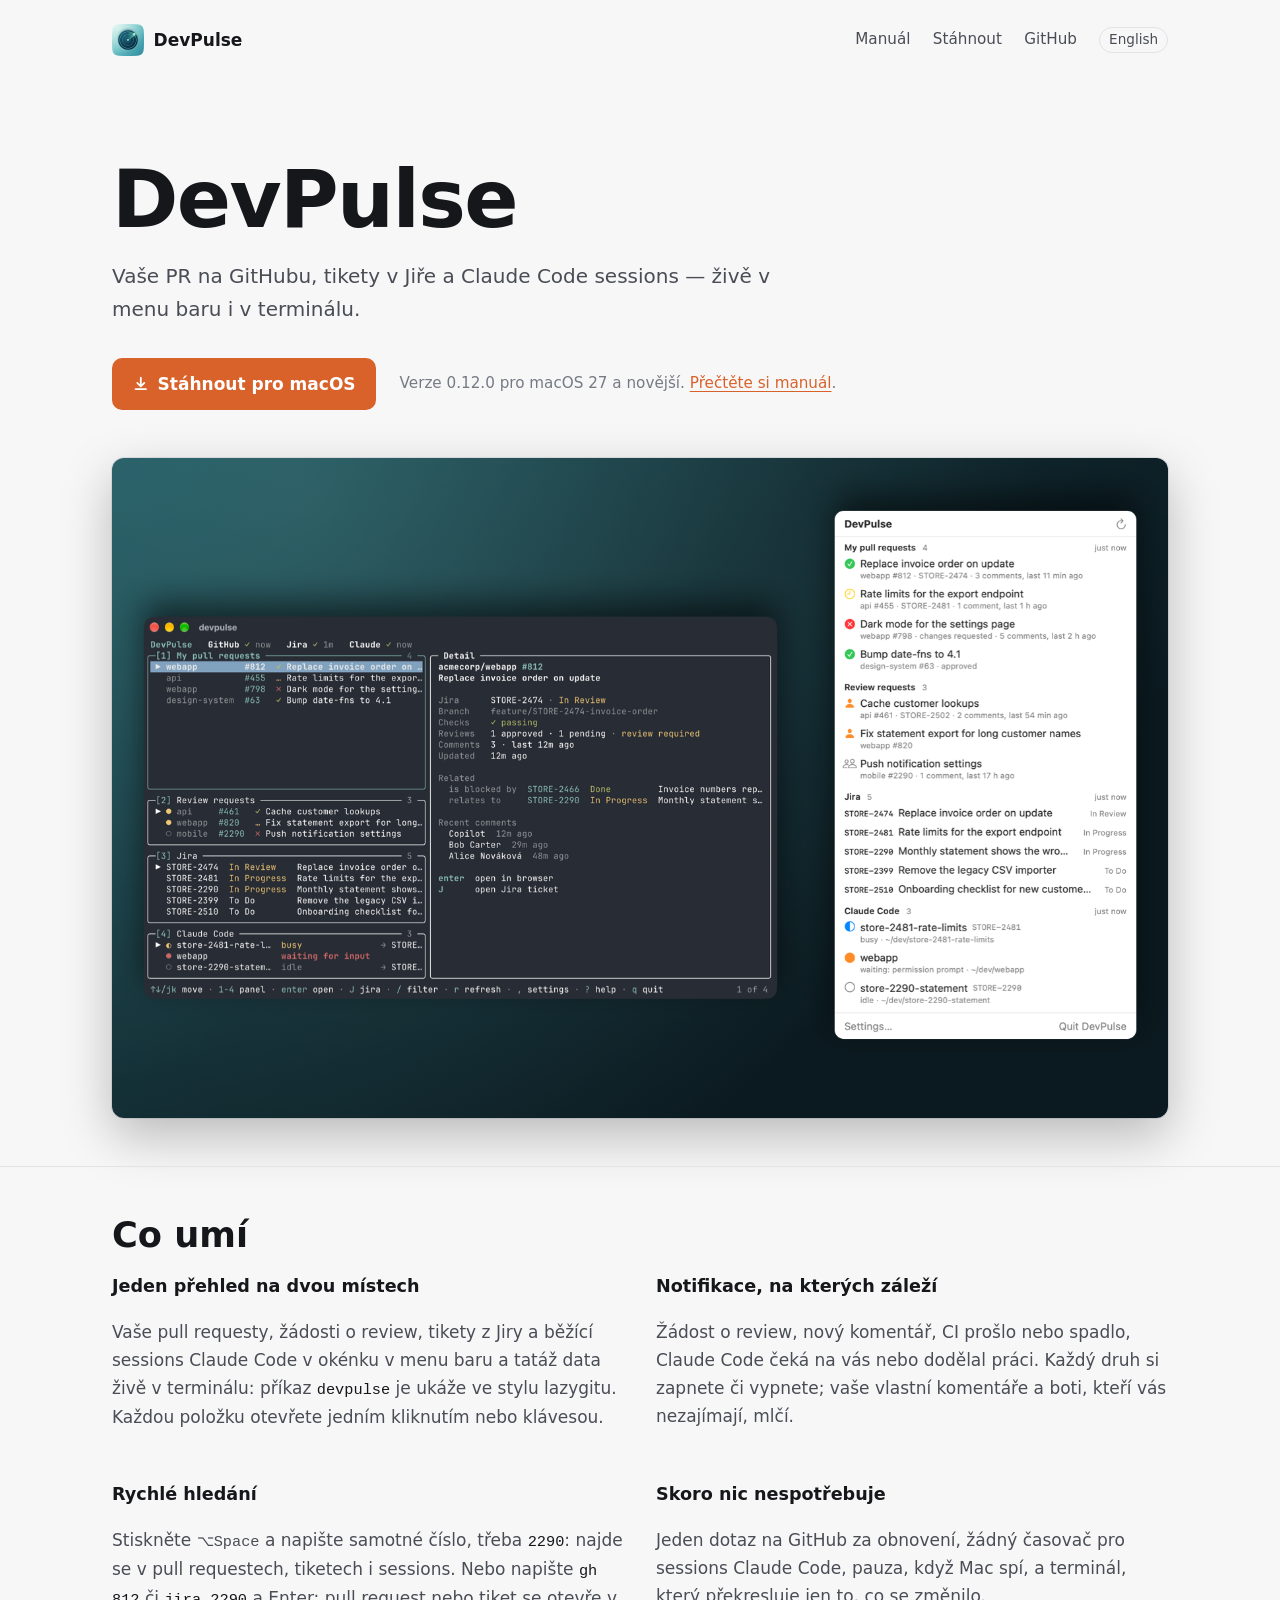
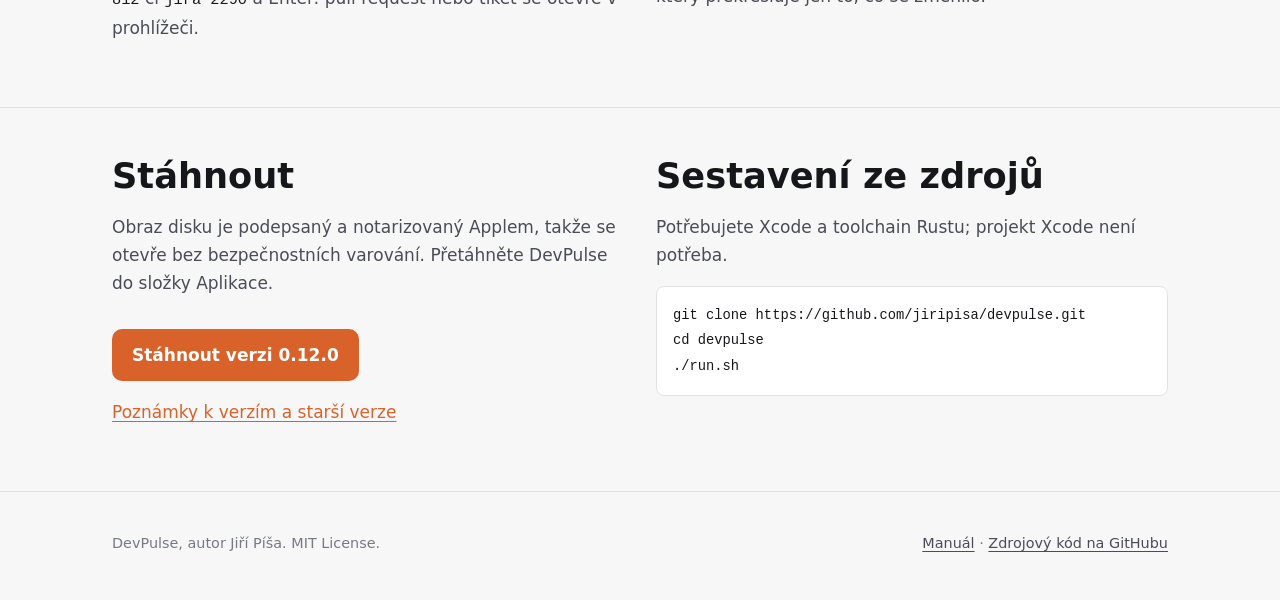
==== docs/cs/index.html @ febc81ee "chore: merge release/v0.12.0 — v0.12.0 release" ====
<!doctype html>
<html lang="cs">
<head>
<meta charset="utf-8">
<meta name="viewport" content="width=device-width, initial-scale=1">
<title>DevPulse pro macOS</title>
<meta name="description" content="Vaše PR na GitHubu, tikety v Jiře a Claude Code sessions — živě v menu baru i v terminálu.">
<meta property="og:title" content="DevPulse">
<meta property="og:description" content="Vaše PR na GitHubu, tikety v Jiře a Claude Code sessions — živě v menu baru i v terminálu.">
<meta property="og:image" content="https://jiripisa.github.io/devpulse/assets/og-image.png">
<meta property="og:type" content="website">
<link rel="alternate" hreflang="en" href="https://jiripisa.github.io/devpulse/">
<link rel="alternate" hreflang="cs" href="https://jiripisa.github.io/devpulse/cs/">
<link rel="alternate" hreflang="x-default" href="https://jiripisa.github.io/devpulse/">
<link rel="icon" href="../assets/icon.png">
<link rel="stylesheet" href="../assets/site.css">
</head>
<body>

<header class="wrap masthead">
  <a class="brand" href="#top"><img src="../assets/icon.png" alt="" width="32" height="32">DevPulse</a>
  <nav aria-label="Stránka">
    <a href="manual.html">Manuál</a>
    <a href="#get">Stáhnout</a>
    <a href="https://github.com/jiripisa/devpulse">GitHub</a>
    <a class="lang" href="../" hreflang="en" lang="en">English</a>
  </nav>
</header>

<main id="top">
  <div class="wrap hero">
    <h1>DevPulse</h1>
    <p class="lede">Vaše PR na GitHubu, tikety v Jiře a Claude Code sessions — živě v menu baru i v terminálu.</p>
    <div class="actions">
      <a class="button" href="https://github.com/jiripisa/devpulse/releases/download/v0.12.0/DevPulse-0.12.0.dmg">
        <svg viewBox="0 0 20 20" fill="none" stroke="currentColor" stroke-width="2" aria-hidden="true"><path d="M10 3v10m0 0-4-4m4 4 4-4M4 16h12" stroke-linecap="round" stroke-linejoin="round"/></svg>
        Stáhnout pro macOS
      </a>
      <span class="meta">Verze 0.12.0 pro macOS 27 a novější. <a href="manual.html">Přečtěte si manuál</a>.</span>
    </div>
    <figure class="shot">
      <img src="../assets/hero.png" alt="Přehled devpulse v terminálu a okénko DevPulse z menu baru s ukázkovými pull requesty, tikety z Jiry a sessions Claude Code" width="1600" height="1000">
    </figure>
  </div>

  <section id="features">
    <div class="wrap">
      <h2>Co umí</h2>
      <div class="grid features">
        <div>
          <h3>Jeden přehled na dvou místech</h3>
          <p>Vaše pull requesty, žádosti o review, tikety z Jiry a běžící sessions Claude
          Code v okénku v menu baru a tatáž data živě v terminálu: příkaz
          <code>devpulse</code> je ukáže ve stylu lazygitu. Každou položku otevřete jedním
          kliknutím nebo klávesou.</p>
        </div>
        <div>
          <h3>Notifikace, na kterých záleží</h3>
          <p>Žádost o review, nový komentář, CI prošlo nebo spadlo, Claude Code čeká na
          vás nebo dodělal práci. Každý druh si zapnete či vypnete; vaše vlastní komentáře
          a boti, kteří vás nezajímají, mlčí.</p>
        </div>
        <div>
          <h3>Rychlé hledání</h3>
          <p>Stiskněte <kbd>⌥</kbd><kbd>Space</kbd> a napište samotné číslo, třeba
          <code>2290</code>: najde se v pull requestech, tiketech i sessions. Nebo napište
          <code>gh 812</code> či <code>jira 2290</code> a Enter: pull request nebo tiket se
          otevře v prohlížeči.</p>
        </div>
        <div>
          <h3>Skoro nic nespotřebuje</h3>
          <p>Jeden dotaz na GitHub za obnovení, žádný časovač pro sessions Claude Code,
          pauza, když Mac spí, a terminál, který překresluje jen to, co se změnilo.</p>
        </div>
      </div>
    </div>
  </section>

  <section id="get">
    <div class="wrap grid">
      <div>
        <h2>Stáhnout</h2>
        <p>Obraz disku je podepsaný a notarizovaný Applem, takže se otevře bez
        bezpečnostních varování. Přetáhněte DevPulse do složky Aplikace.</p>
        <div class="actions">
          <a class="button" href="https://github.com/jiripisa/devpulse/releases/download/v0.12.0/DevPulse-0.12.0.dmg">Stáhnout verzi 0.12.0</a>
        </div>
        <p><a href="https://github.com/jiripisa/devpulse/releases">Poznámky k verzím a starší verze</a></p>
      </div>
      <div>
        <h2>Sestavení ze zdrojů</h2>
        <p>Potřebujete Xcode a toolchain Rustu; projekt Xcode není potřeba.</p>
<pre><code>git clone https://github.com/jiripisa/devpulse.git
cd devpulse
./run.sh</code></pre>
      </div>
    </div>
  </section>
</main>

<footer>
  <div class="wrap">
    <span>DevPulse, autor Jiří Píša. MIT License.</span>
    <span><a href="manual.html">Manuál</a> · <a href="https://github.com/jiripisa/devpulse">Zdrojový kód na GitHubu</a></span>
  </div>
</footer>

</body>
</html>
---- docs/assets/site.css ----
/* Shared by index.html and manual.html. Colours are tokens; adjust --accent
   to the app's icon. Light and dark follow the system. */
:root {
  --bg: #f7f7f8;
  --panel: #ffffff;
  --line: #e2e3e7;
  --ink: #16171a;
  --ink2: #4a4d55;
  --ink3: #767a83;
  --accent: #d9622b;
  --accent-ink: #ffffff;
  --measure: 44rem;
  --gutter: clamp(1rem, 4vw, 3rem);
  color-scheme: light dark;
}
@media (prefers-color-scheme: dark) {
  :root {
    --bg: #131418;
    --panel: #1a1c21;
    --line: #2a2d34;
    --ink: #e7ecf2;
    --ink2: #aab2bd;
    --ink3: #7d848e;
    --accent: #ff9e4a;
    --accent-ink: #1a1209;
  }
}
* { box-sizing: border-box; }
html { -webkit-text-size-adjust: 100%; scroll-padding-top: 1.5rem; }
body {
  margin: 0;
  background: var(--bg);
  color: var(--ink2);
  font: 1.0625rem/1.65 system-ui, -apple-system, "Segoe UI", sans-serif;
}
a { color: var(--accent); text-underline-offset: .2em; }
a:focus-visible, button:focus-visible { outline: 2px solid var(--accent); outline-offset: 3px; border-radius: 4px; }
code, kbd, pre { font-family: ui-monospace, "SF Mono", Menlo, monospace; font-size: .9em; }
code { color: var(--ink); }
b, strong { color: var(--ink); font-weight: 600; }
img { max-width: 100%; height: auto; }
.wrap { max-width: 72rem; margin: 0 auto; padding: 0 var(--gutter); }

.masthead { display: flex; align-items: center; justify-content: space-between; gap: 1rem; padding-block: 1.5rem; }
.brand { display: flex; align-items: center; gap: .6rem; color: var(--ink); text-decoration: none; font-weight: 650; }
.brand img { width: 2rem; height: 2rem; }
.masthead nav { display: flex; flex-wrap: wrap; justify-content: flex-end; gap: .4rem 1.4rem; }
.masthead nav a { color: var(--ink2); text-decoration: none; font-size: .95rem; }
.masthead nav a:hover, .masthead nav a[aria-current] { color: var(--ink); }
.masthead nav a.lang { padding: 0 .55rem; border: 1px solid var(--line); border-radius: 999px; font-size: .85rem; }

.hero { padding-block: clamp(2rem, 7vw, 5rem) 3rem; }
.hero h1 { margin: 0; color: var(--ink); font-size: clamp(2.6rem, 8vw, 5rem); line-height: 1; letter-spacing: -.02em; }
.lede { max-width: var(--measure); margin: 1.25rem 0 0; font-size: 1.25rem; }
.actions { display: flex; flex-wrap: wrap; align-items: center; gap: 1rem 1.5rem; margin-top: 2rem; }
.button {
  display: inline-flex; align-items: center; gap: .5rem; padding: .75rem 1.25rem; border-radius: 10px;
  background: var(--accent); color: var(--accent-ink); font-weight: 650; text-decoration: none;
}
.button svg { width: 1.1rem; height: 1.1rem; }
.meta { color: var(--ink3); font-size: .95rem; }
.shot { margin: 3rem 0 0; }
.shot img { display: block; border-radius: 12px; box-shadow: 0 18px 50px rgba(0,0,0,.25), 0 0 0 1px var(--line); }

section { padding-block: 3rem; border-top: 1px solid var(--line); }
section h2 { margin: 0 0 1rem; color: var(--ink); font-size: clamp(1.6rem, 3.5vw, 2.2rem); line-height: 1.15; }
section p, section li { max-width: var(--measure); }
.grid { display: grid; grid-template-columns: repeat(auto-fit, minmax(16rem, 1fr)); gap: 2rem; }
.grid h3 { margin: 0 0 .4rem; color: var(--ink); font-size: 1.1rem; }
.grid.features { grid-template-columns: repeat(auto-fit, minmax(min(24rem, 100%), 1fr)); }
pre { overflow-x: auto; padding: 1rem; border-radius: 8px; background: var(--panel); border: 1px solid var(--line); color: var(--ink); }

footer { padding-block: 2.5rem 3rem; color: var(--ink3); font-size: .9rem; border-top: 1px solid var(--line); }
footer .wrap { display: flex; flex-wrap: wrap; justify-content: space-between; gap: 1rem; }
footer a { color: var(--ink2); }

@media (max-width: 640px) {
  .masthead nav a:not(.lang):not(:first-child) { display: none; }
}
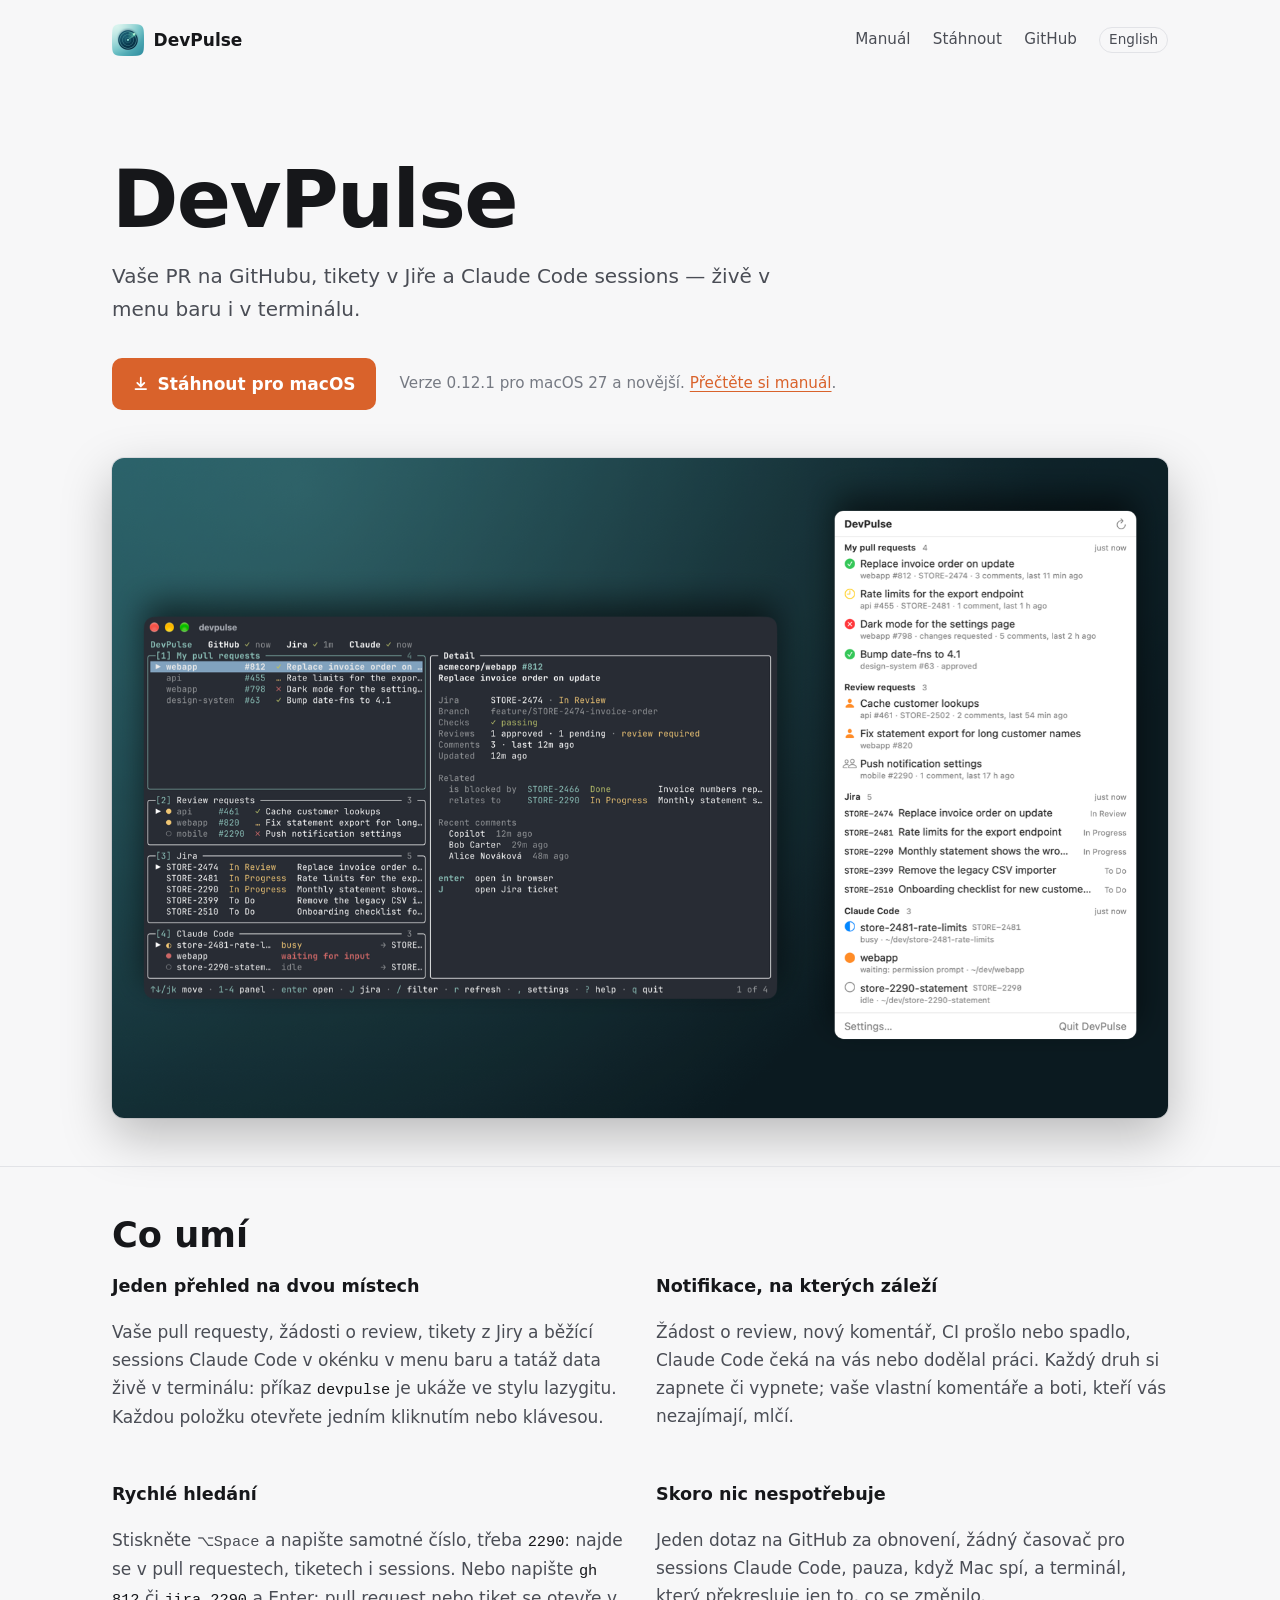
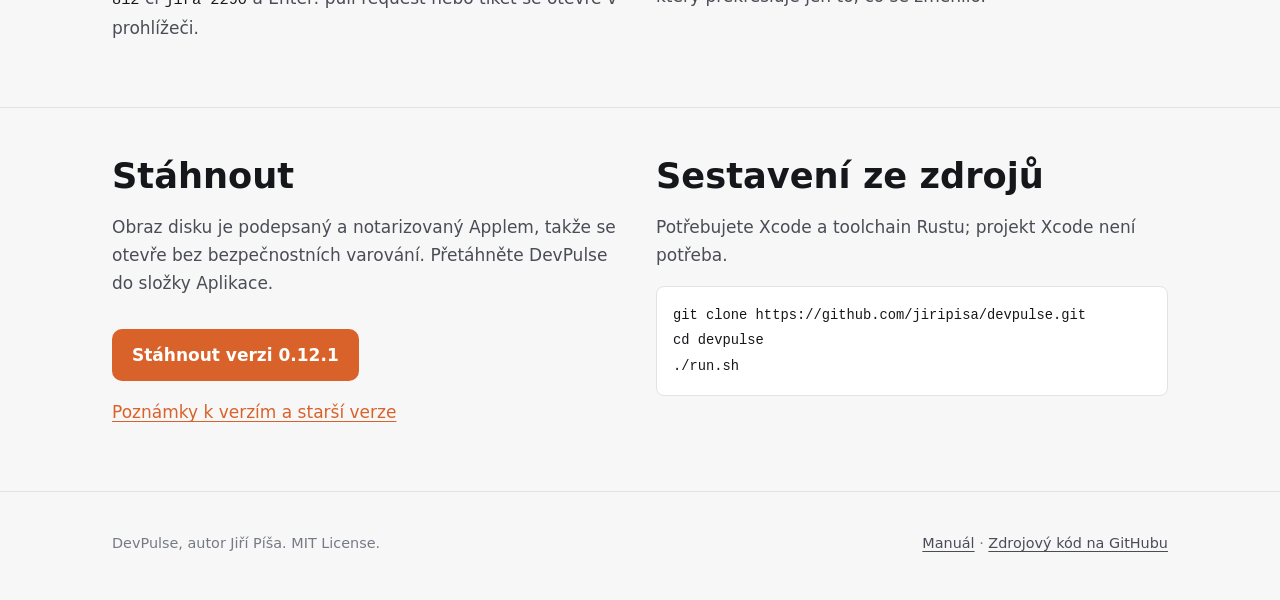
==== commit a664f34e: "chore: merge release/v0.12.1 — v0.12.1 release" ====
--- a/docs/cs/index.html
+++ b/docs/cs/index.html
@@ -32,11 +32,11 @@
     <h1>DevPulse</h1>
     <p class="lede">Vaše PR na GitHubu, tikety v Jiře a Claude Code sessions — živě v menu baru i v terminálu.</p>
     <div class="actions">
-      <a class="button" href="https://github.com/jiripisa/devpulse/releases/download/v0.12.0/DevPulse-0.12.0.dmg">
+      <a class="button" href="https://github.com/jiripisa/devpulse/releases/download/v0.12.1/DevPulse-0.12.1.dmg">
         <svg viewBox="0 0 20 20" fill="none" stroke="currentColor" stroke-width="2" aria-hidden="true"><path d="M10 3v10m0 0-4-4m4 4 4-4M4 16h12" stroke-linecap="round" stroke-linejoin="round"/></svg>
         Stáhnout pro macOS
       </a>
-      <span class="meta">Verze 0.12.0 pro macOS 27 a novější. <a href="manual.html">Přečtěte si manuál</a>.</span>
+      <span class="meta">Verze 0.12.1 pro macOS 27 a novější. <a href="manual.html">Přečtěte si manuál</a>.</span>
     </div>
     <figure class="shot">
       <img src="../assets/hero.png" alt="Přehled devpulse v terminálu a okénko DevPulse z menu baru s ukázkovými pull requesty, tikety z Jiry a sessions Claude Code" width="1600" height="1000">
@@ -83,7 +83,7 @@
         <p>Obraz disku je podepsaný a notarizovaný Applem, takže se otevře bez
         bezpečnostních varování. Přetáhněte DevPulse do složky Aplikace.</p>
         <div class="actions">
-          <a class="button" href="https://github.com/jiripisa/devpulse/releases/download/v0.12.0/DevPulse-0.12.0.dmg">Stáhnout verzi 0.12.0</a>
+          <a class="button" href="https://github.com/jiripisa/devpulse/releases/download/v0.12.1/DevPulse-0.12.1.dmg">Stáhnout verzi 0.12.1</a>
         </div>
         <p><a href="https://github.com/jiripisa/devpulse/releases">Poznámky k verzím a starší verze</a></p>
       </div>
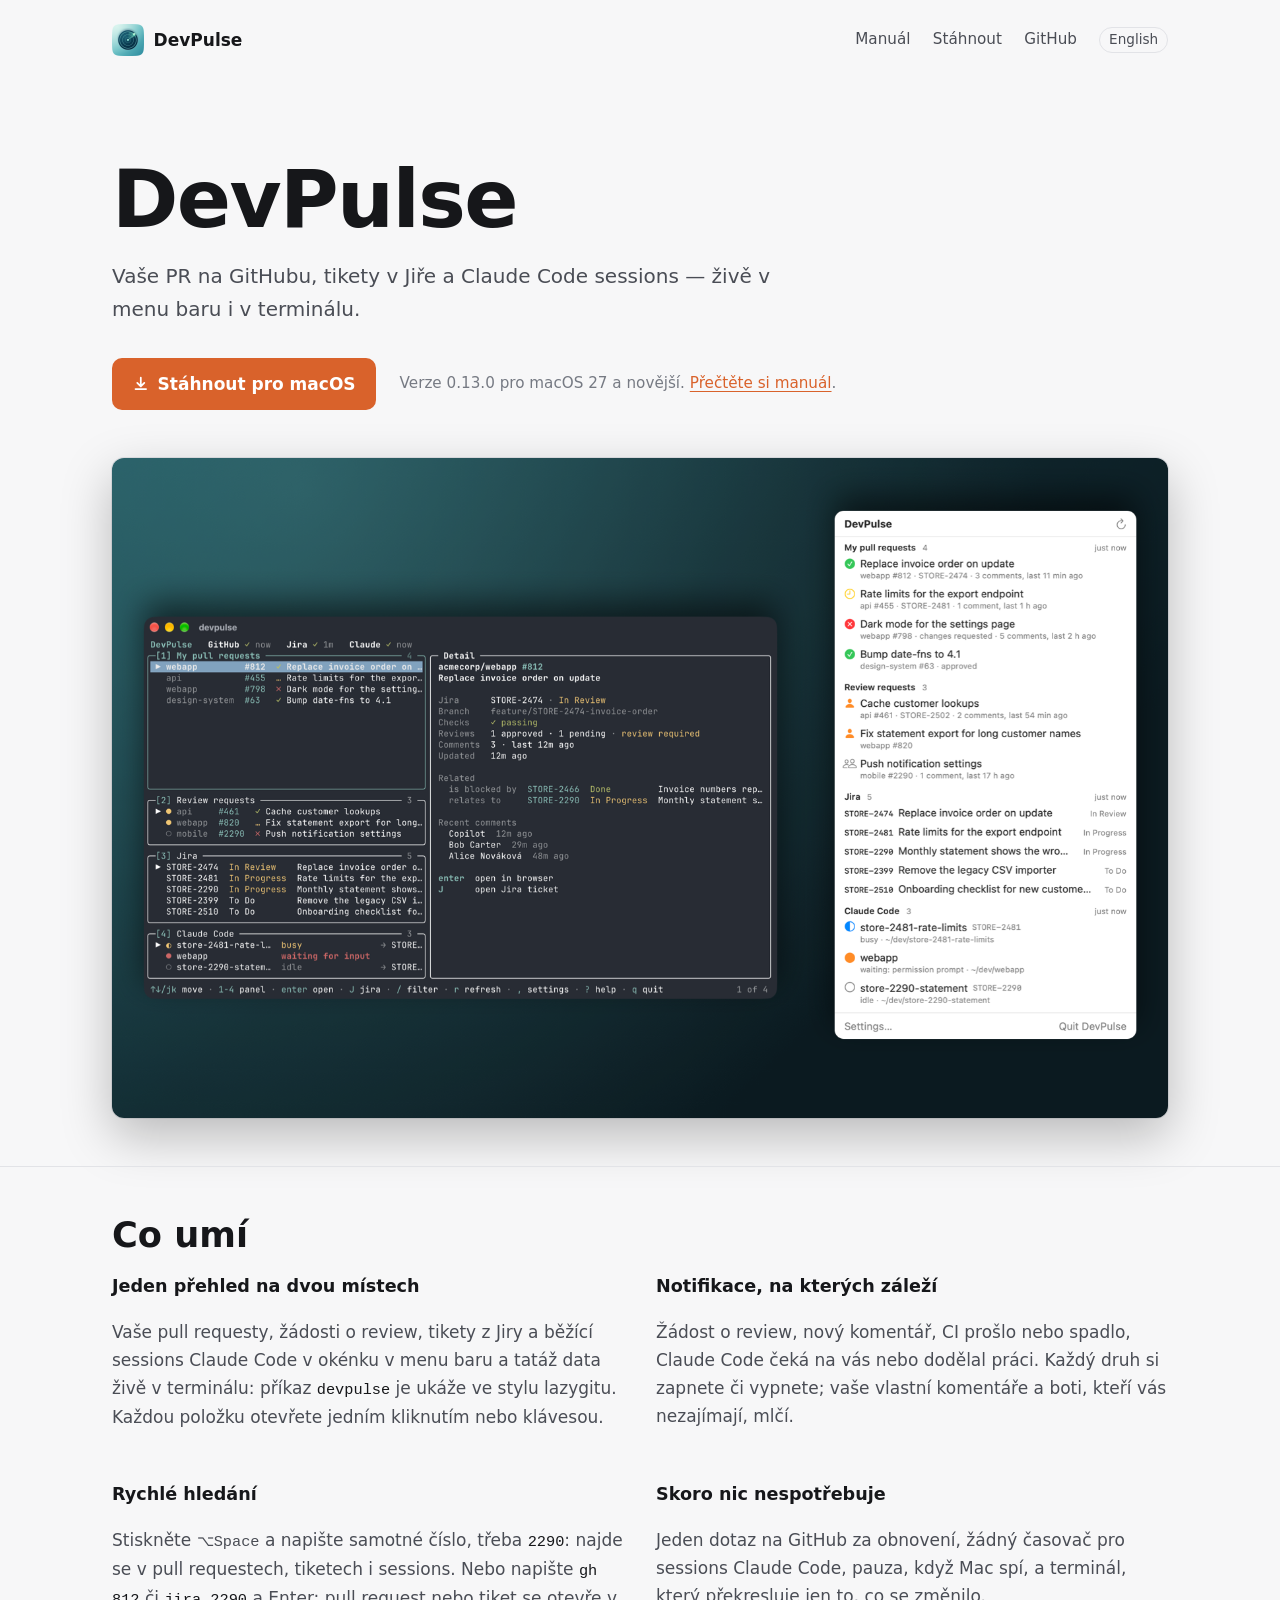
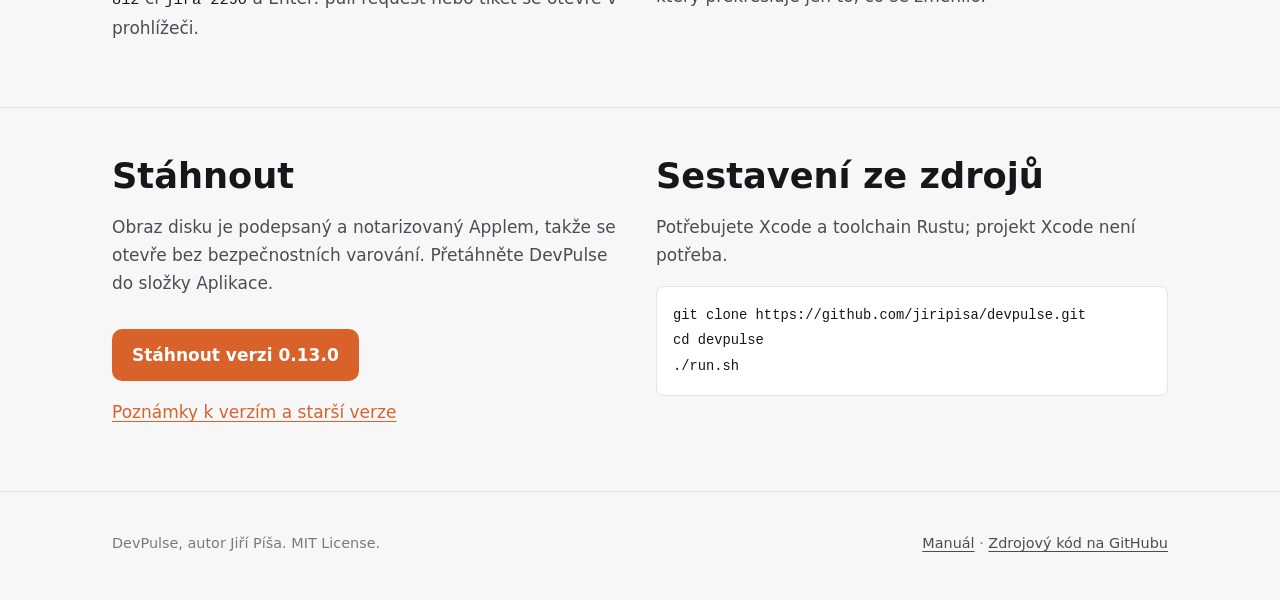
==== commit 35fd299e: "chore: merge release/v0.13.0 — v0.13.0 release" ====
--- a/docs/cs/index.html
+++ b/docs/cs/index.html
@@ -32,11 +32,11 @@
     <h1>DevPulse</h1>
     <p class="lede">Vaše PR na GitHubu, tikety v Jiře a Claude Code sessions — živě v menu baru i v terminálu.</p>
     <div class="actions">
-      <a class="button" href="https://github.com/jiripisa/devpulse/releases/download/v0.12.1/DevPulse-0.12.1.dmg">
+      <a class="button" href="https://github.com/jiripisa/devpulse/releases/download/v0.13.0/DevPulse-0.13.0.dmg">
         <svg viewBox="0 0 20 20" fill="none" stroke="currentColor" stroke-width="2" aria-hidden="true"><path d="M10 3v10m0 0-4-4m4 4 4-4M4 16h12" stroke-linecap="round" stroke-linejoin="round"/></svg>
         Stáhnout pro macOS
       </a>
-      <span class="meta">Verze 0.12.1 pro macOS 27 a novější. <a href="manual.html">Přečtěte si manuál</a>.</span>
+      <span class="meta">Verze 0.13.0 pro macOS 27 a novější. <a href="manual.html">Přečtěte si manuál</a>.</span>
     </div>
     <figure class="shot">
       <img src="../assets/hero.png" alt="Přehled devpulse v terminálu a okénko DevPulse z menu baru s ukázkovými pull requesty, tikety z Jiry a sessions Claude Code" width="1600" height="1000">
@@ -83,7 +83,7 @@
         <p>Obraz disku je podepsaný a notarizovaný Applem, takže se otevře bez
         bezpečnostních varování. Přetáhněte DevPulse do složky Aplikace.</p>
         <div class="actions">
-          <a class="button" href="https://github.com/jiripisa/devpulse/releases/download/v0.12.1/DevPulse-0.12.1.dmg">Stáhnout verzi 0.12.1</a>
+          <a class="button" href="https://github.com/jiripisa/devpulse/releases/download/v0.13.0/DevPulse-0.13.0.dmg">Stáhnout verzi 0.13.0</a>
         </div>
         <p><a href="https://github.com/jiripisa/devpulse/releases">Poznámky k verzím a starší verze</a></p>
       </div>
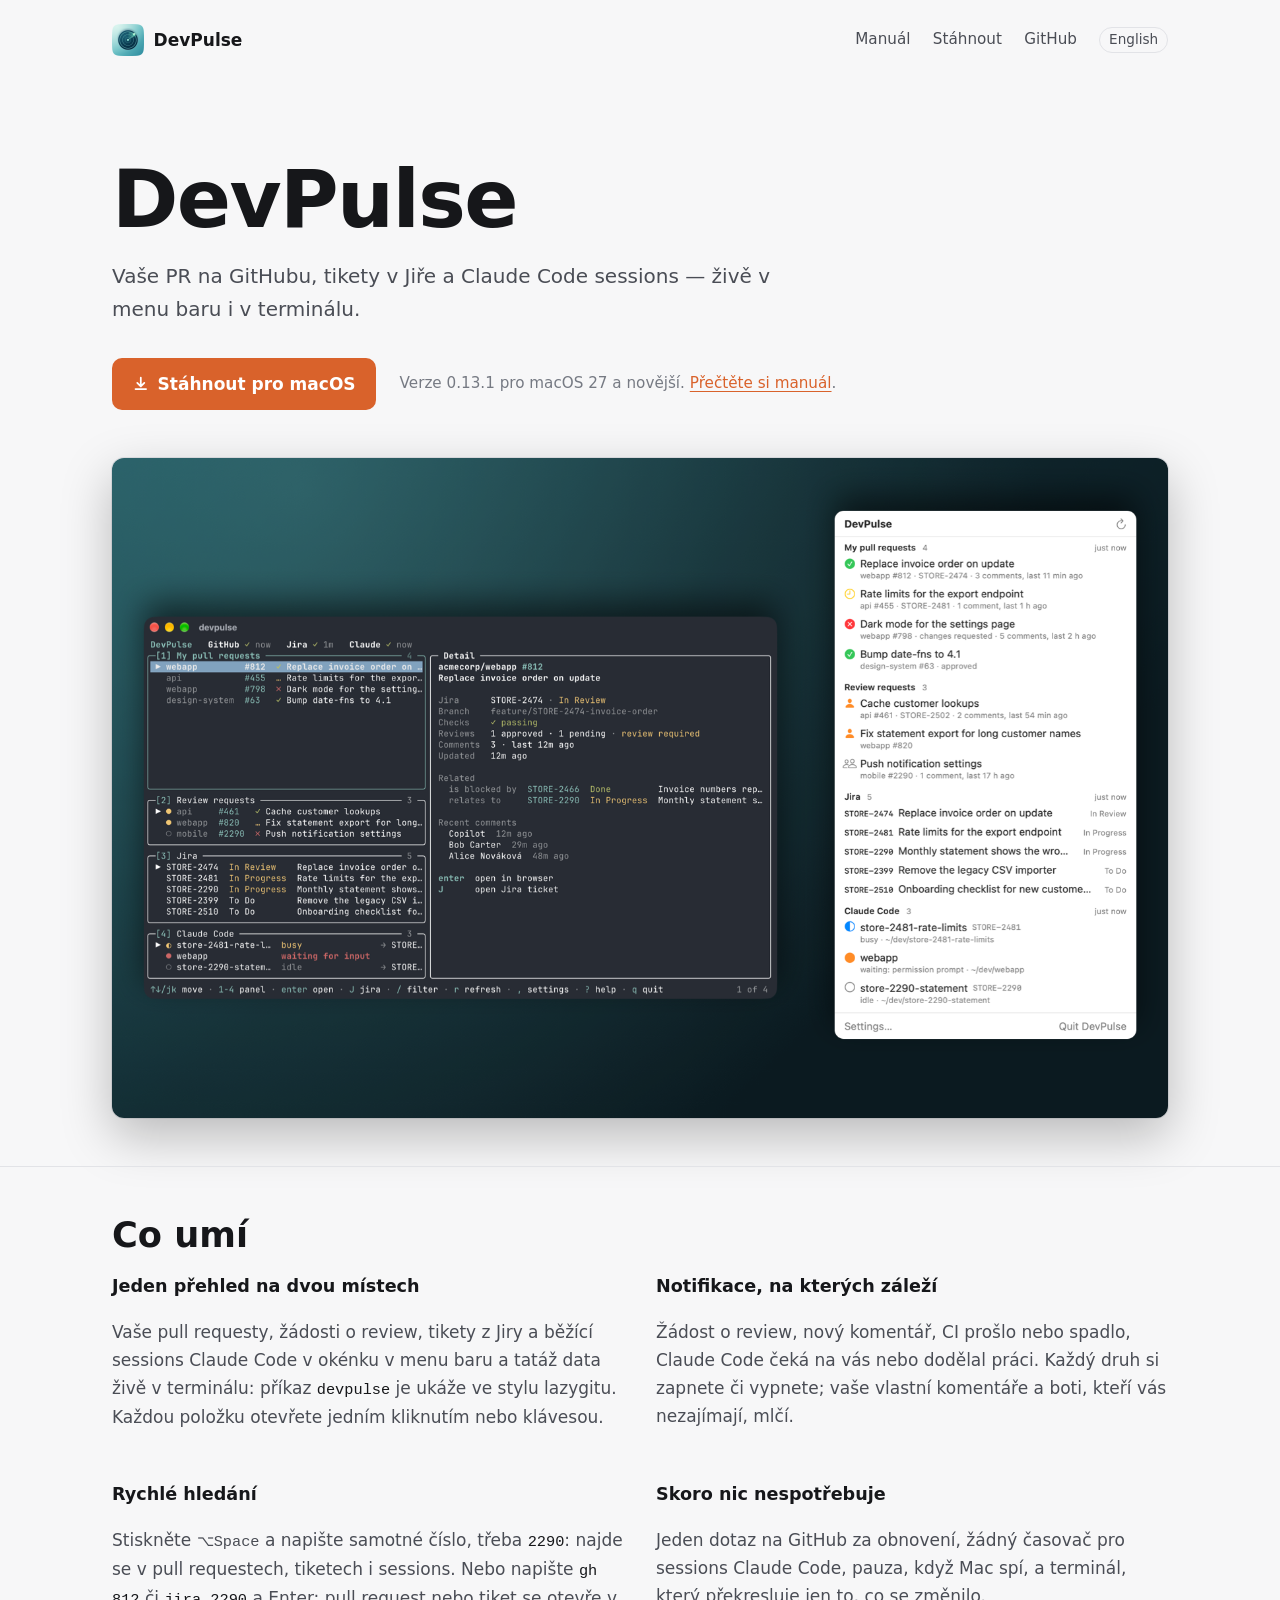
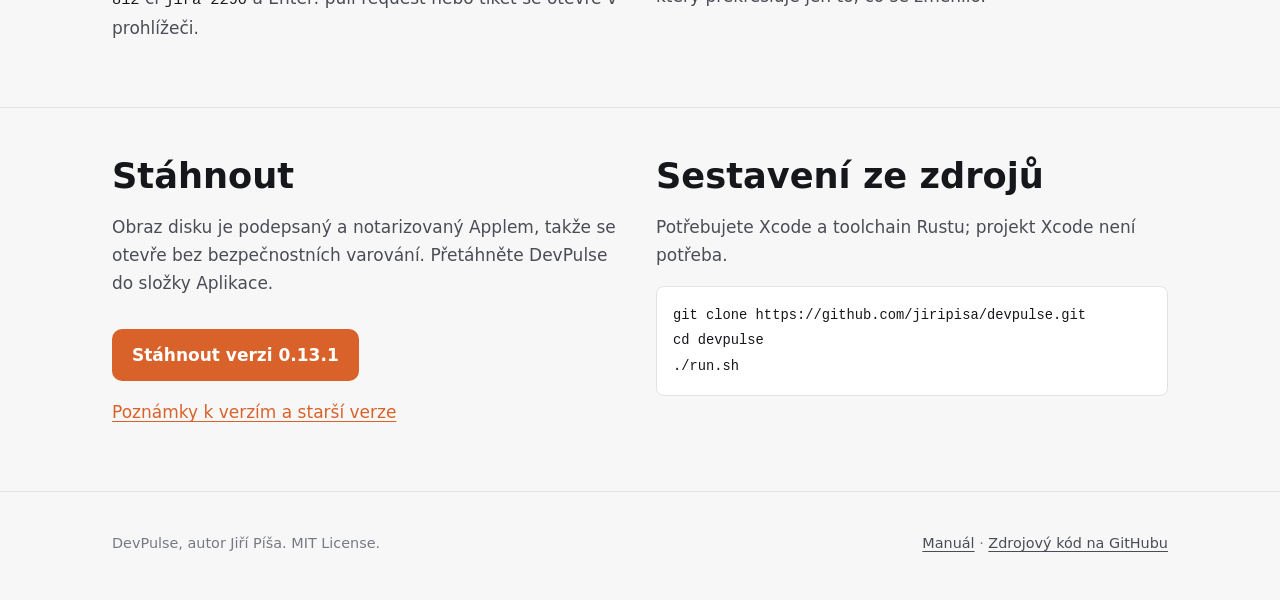
==== commit 883d3eb7: "chore: merge release/v0.13.1 — v0.13.1 release" ====
--- a/docs/cs/index.html
+++ b/docs/cs/index.html
@@ -32,11 +32,11 @@
     <h1>DevPulse</h1>
     <p class="lede">Vaše PR na GitHubu, tikety v Jiře a Claude Code sessions — živě v menu baru i v terminálu.</p>
     <div class="actions">
-      <a class="button" href="https://github.com/jiripisa/devpulse/releases/download/v0.13.0/DevPulse-0.13.0.dmg">
+      <a class="button" href="https://github.com/jiripisa/devpulse/releases/download/v0.13.1/DevPulse-0.13.1.dmg">
         <svg viewBox="0 0 20 20" fill="none" stroke="currentColor" stroke-width="2" aria-hidden="true"><path d="M10 3v10m0 0-4-4m4 4 4-4M4 16h12" stroke-linecap="round" stroke-linejoin="round"/></svg>
         Stáhnout pro macOS
       </a>
-      <span class="meta">Verze 0.13.0 pro macOS 27 a novější. <a href="manual.html">Přečtěte si manuál</a>.</span>
+      <span class="meta">Verze 0.13.1 pro macOS 27 a novější. <a href="manual.html">Přečtěte si manuál</a>.</span>
     </div>
     <figure class="shot">
       <img src="../assets/hero.png" alt="Přehled devpulse v terminálu a okénko DevPulse z menu baru s ukázkovými pull requesty, tikety z Jiry a sessions Claude Code" width="1600" height="1000">
@@ -83,7 +83,7 @@
         <p>Obraz disku je podepsaný a notarizovaný Applem, takže se otevře bez
         bezpečnostních varování. Přetáhněte DevPulse do složky Aplikace.</p>
         <div class="actions">
-          <a class="button" href="https://github.com/jiripisa/devpulse/releases/download/v0.13.0/DevPulse-0.13.0.dmg">Stáhnout verzi 0.13.0</a>
+          <a class="button" href="https://github.com/jiripisa/devpulse/releases/download/v0.13.1/DevPulse-0.13.1.dmg">Stáhnout verzi 0.13.1</a>
         </div>
         <p><a href="https://github.com/jiripisa/devpulse/releases">Poznámky k verzím a starší verze</a></p>
       </div>
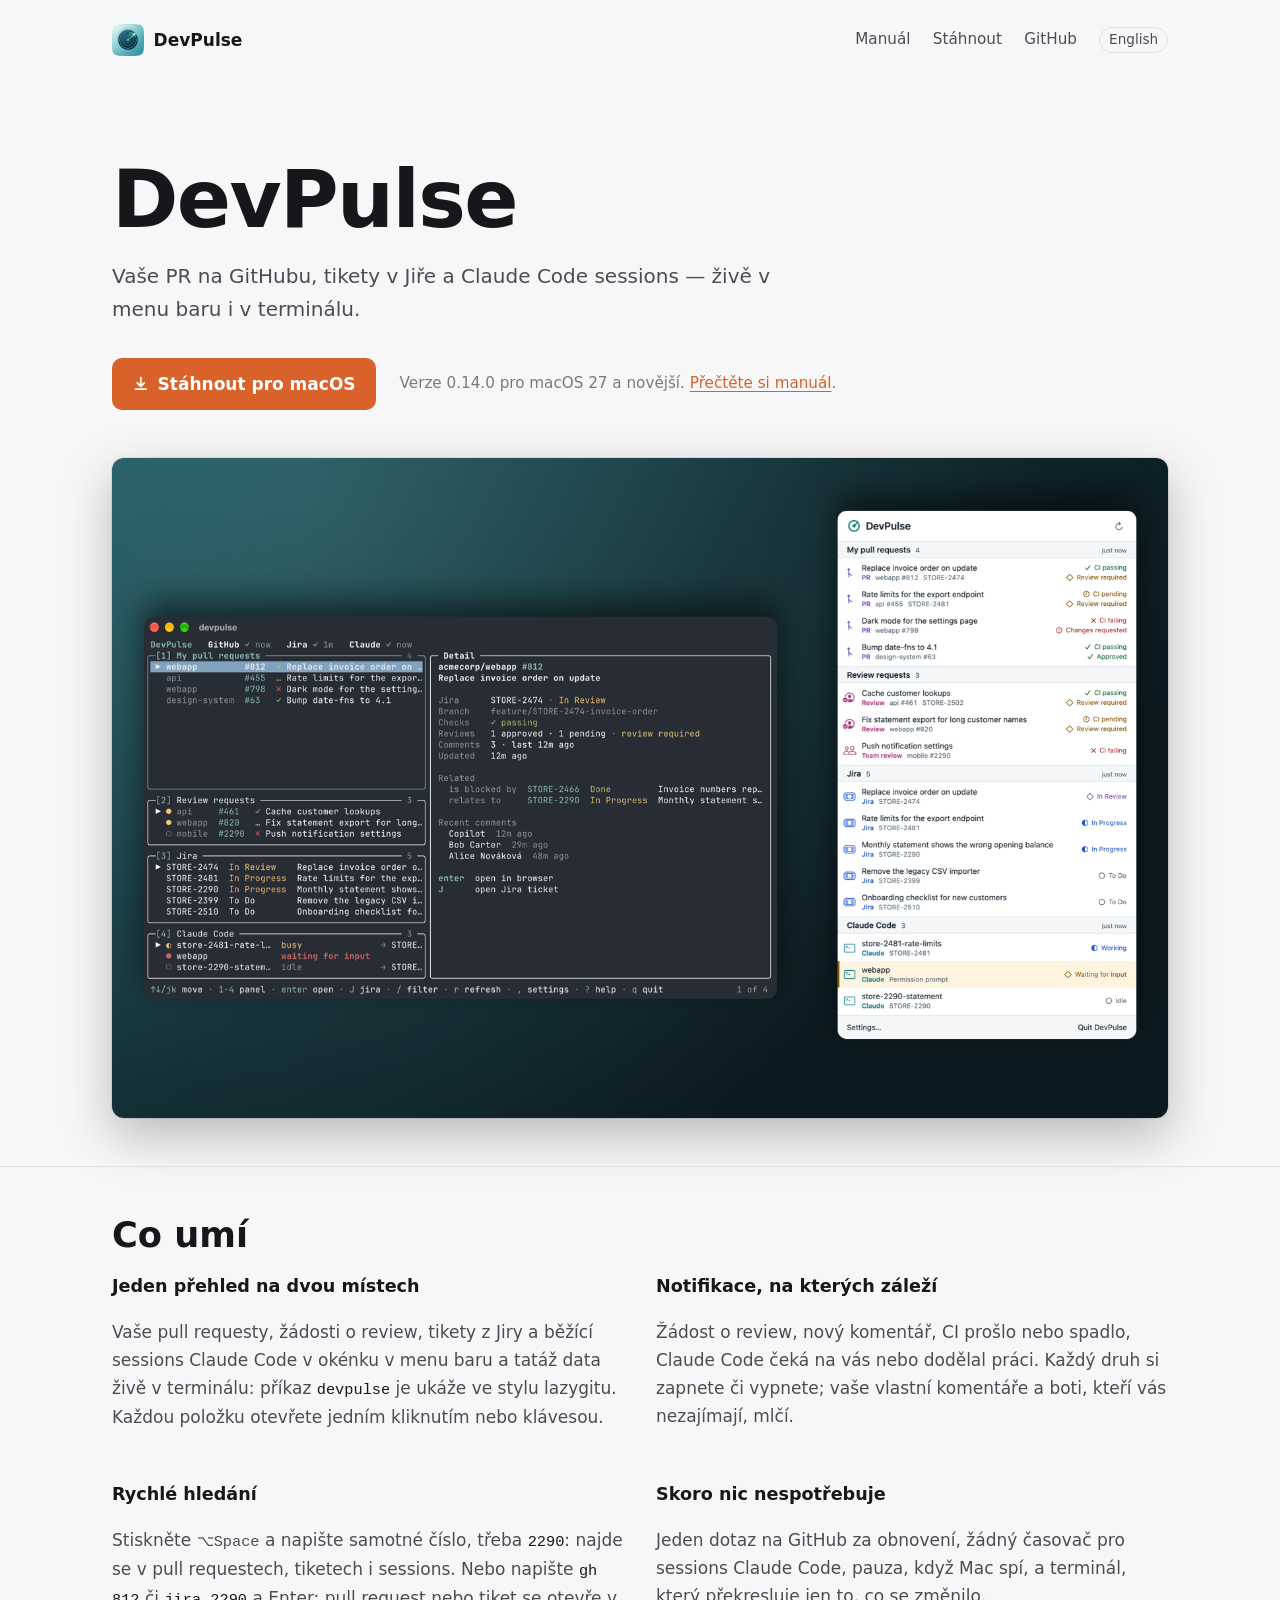
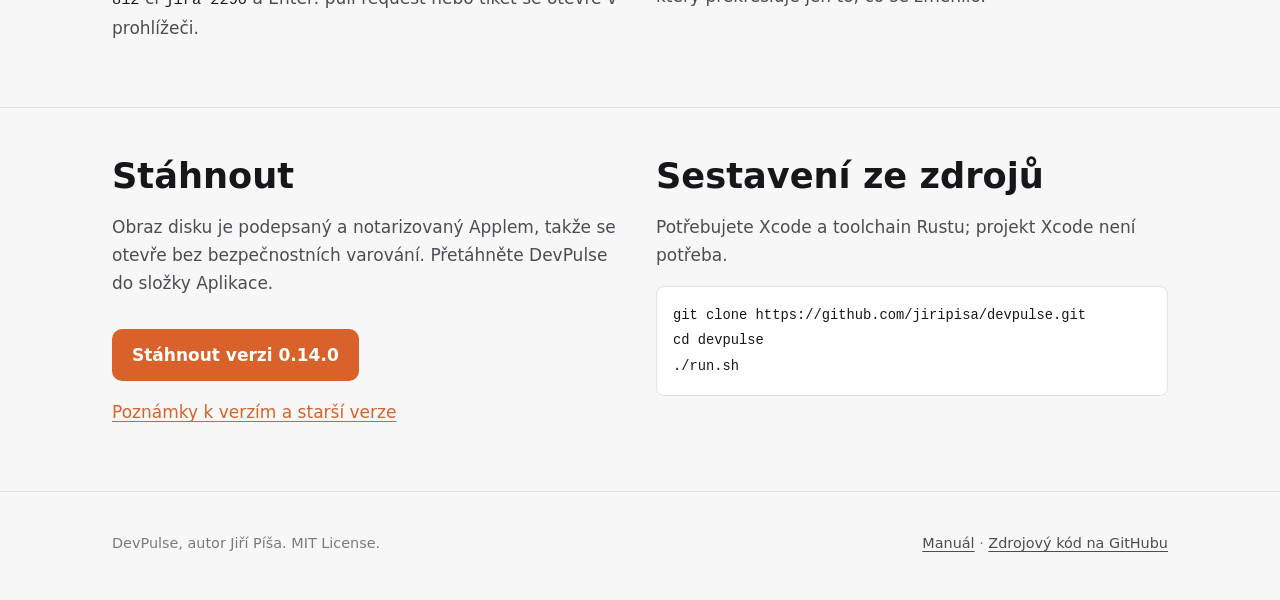
==== commit eba71245: "chore: merge release/v0.14.0 — v0.14.0 release" ====
--- a/docs/cs/index.html
+++ b/docs/cs/index.html
@@ -32,11 +32,11 @@
     <h1>DevPulse</h1>
     <p class="lede">Vaše PR na GitHubu, tikety v Jiře a Claude Code sessions — živě v menu baru i v terminálu.</p>
     <div class="actions">
-      <a class="button" href="https://github.com/jiripisa/devpulse/releases/download/v0.13.1/DevPulse-0.13.1.dmg">
+      <a class="button" href="https://github.com/jiripisa/devpulse/releases/download/v0.14.0/DevPulse-0.14.0.dmg">
         <svg viewBox="0 0 20 20" fill="none" stroke="currentColor" stroke-width="2" aria-hidden="true"><path d="M10 3v10m0 0-4-4m4 4 4-4M4 16h12" stroke-linecap="round" stroke-linejoin="round"/></svg>
         Stáhnout pro macOS
       </a>
-      <span class="meta">Verze 0.13.1 pro macOS 27 a novější. <a href="manual.html">Přečtěte si manuál</a>.</span>
+      <span class="meta">Verze 0.14.0 pro macOS 27 a novější. <a href="manual.html">Přečtěte si manuál</a>.</span>
     </div>
     <figure class="shot">
       <img src="../assets/hero.png" alt="Přehled devpulse v terminálu a okénko DevPulse z menu baru s ukázkovými pull requesty, tikety z Jiry a sessions Claude Code" width="1600" height="1000">
@@ -83,7 +83,7 @@
         <p>Obraz disku je podepsaný a notarizovaný Applem, takže se otevře bez
         bezpečnostních varování. Přetáhněte DevPulse do složky Aplikace.</p>
         <div class="actions">
-          <a class="button" href="https://github.com/jiripisa/devpulse/releases/download/v0.13.1/DevPulse-0.13.1.dmg">Stáhnout verzi 0.13.1</a>
+          <a class="button" href="https://github.com/jiripisa/devpulse/releases/download/v0.14.0/DevPulse-0.14.0.dmg">Stáhnout verzi 0.14.0</a>
         </div>
         <p><a href="https://github.com/jiripisa/devpulse/releases">Poznámky k verzím a starší verze</a></p>
       </div>
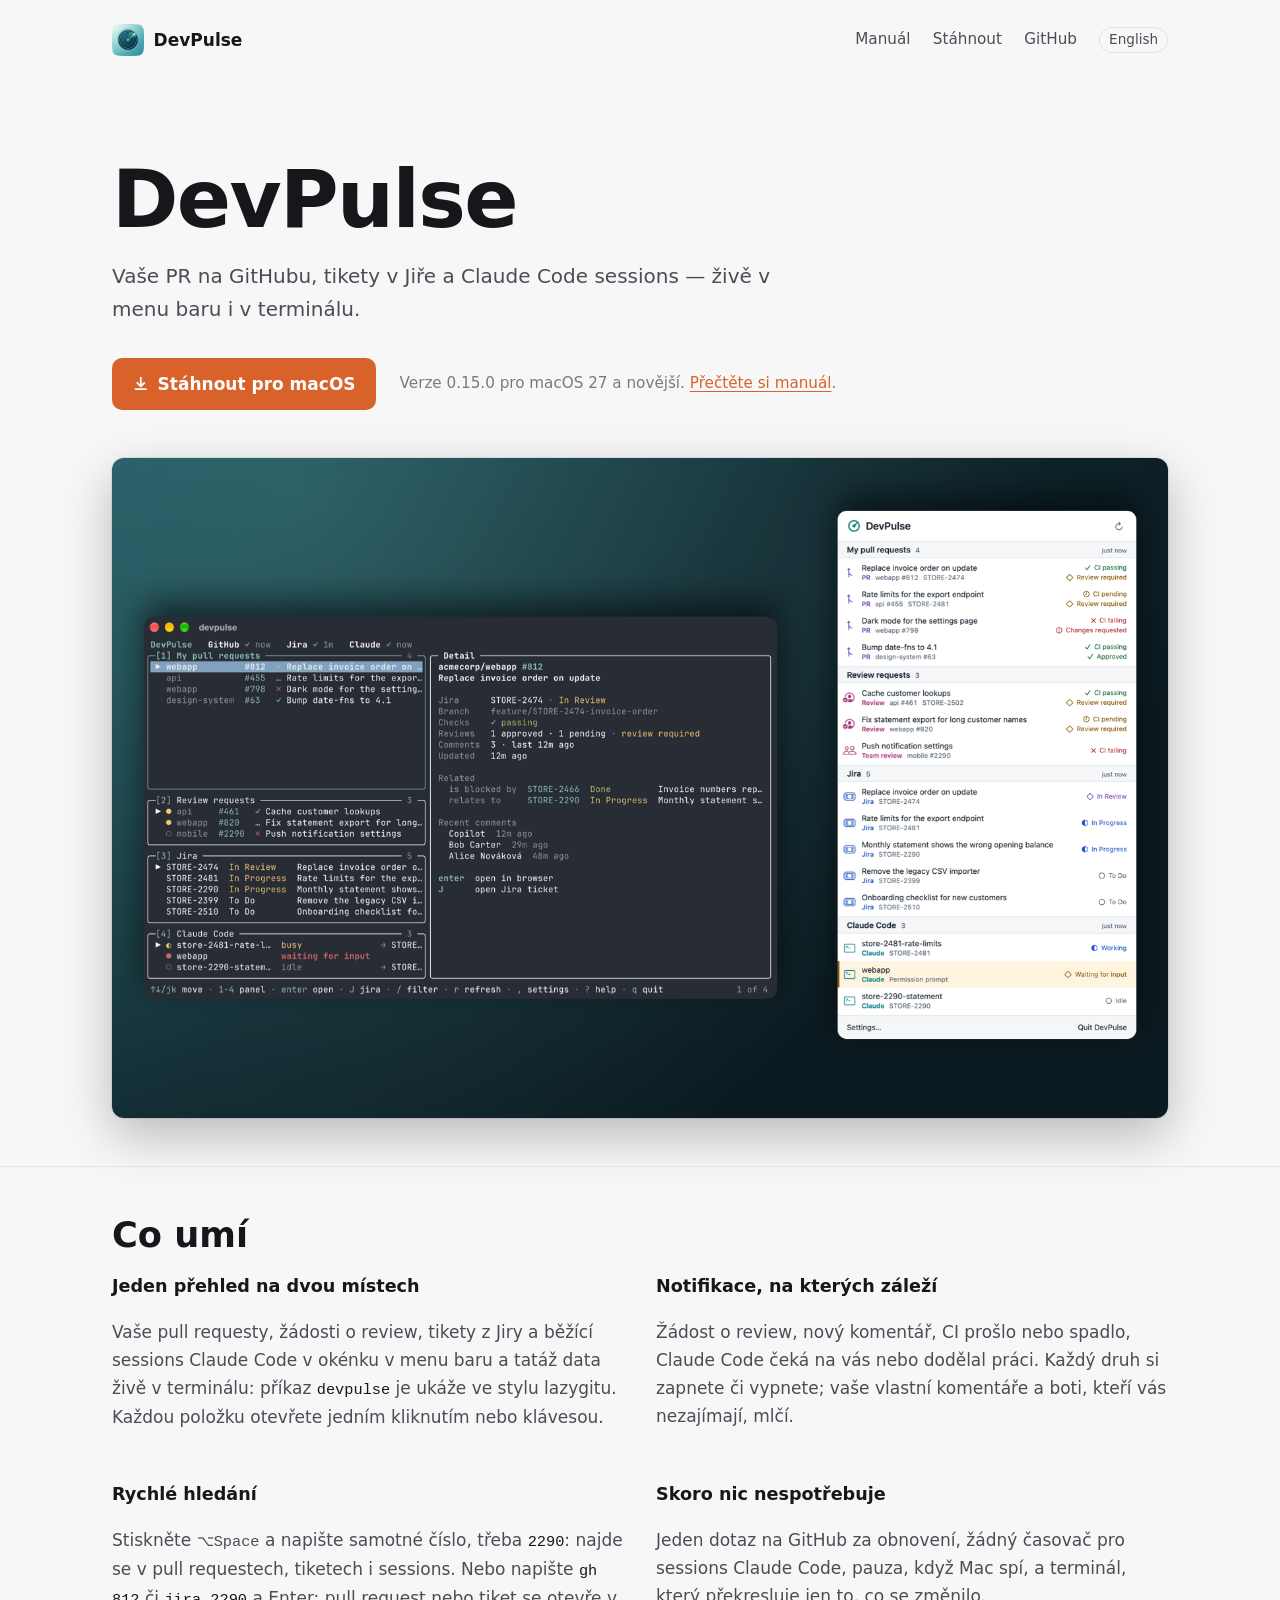
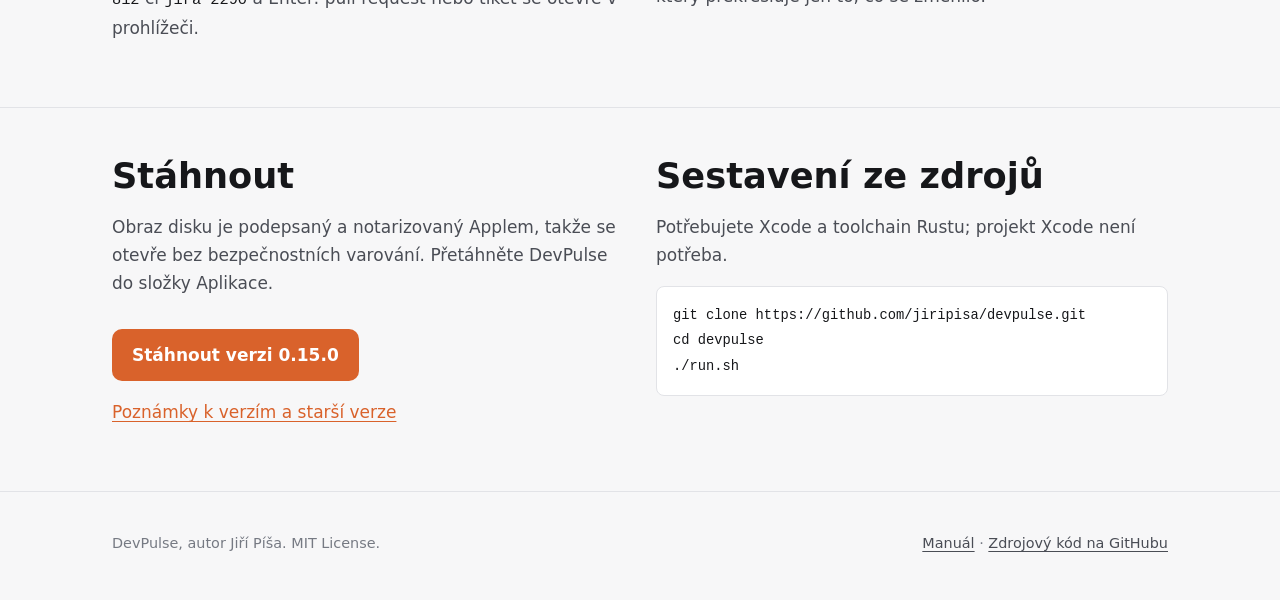
==== commit 141409d7: "chore: merge release/v0.15.0 — v0.15.0 release" ====
--- a/docs/cs/index.html
+++ b/docs/cs/index.html
@@ -32,11 +32,11 @@
     <h1>DevPulse</h1>
     <p class="lede">Vaše PR na GitHubu, tikety v Jiře a Claude Code sessions — živě v menu baru i v terminálu.</p>
     <div class="actions">
-      <a class="button" href="https://github.com/jiripisa/devpulse/releases/download/v0.14.0/DevPulse-0.14.0.dmg">
+      <a class="button" href="https://github.com/jiripisa/devpulse/releases/download/v0.15.0/DevPulse-0.15.0.dmg">
         <svg viewBox="0 0 20 20" fill="none" stroke="currentColor" stroke-width="2" aria-hidden="true"><path d="M10 3v10m0 0-4-4m4 4 4-4M4 16h12" stroke-linecap="round" stroke-linejoin="round"/></svg>
         Stáhnout pro macOS
       </a>
-      <span class="meta">Verze 0.14.0 pro macOS 27 a novější. <a href="manual.html">Přečtěte si manuál</a>.</span>
+      <span class="meta">Verze 0.15.0 pro macOS 27 a novější. <a href="manual.html">Přečtěte si manuál</a>.</span>
     </div>
     <figure class="shot">
       <img src="../assets/hero.png" alt="Přehled devpulse v terminálu a okénko DevPulse z menu baru s ukázkovými pull requesty, tikety z Jiry a sessions Claude Code" width="1600" height="1000">
@@ -83,7 +83,7 @@
         <p>Obraz disku je podepsaný a notarizovaný Applem, takže se otevře bez
         bezpečnostních varování. Přetáhněte DevPulse do složky Aplikace.</p>
         <div class="actions">
-          <a class="button" href="https://github.com/jiripisa/devpulse/releases/download/v0.14.0/DevPulse-0.14.0.dmg">Stáhnout verzi 0.14.0</a>
+          <a class="button" href="https://github.com/jiripisa/devpulse/releases/download/v0.15.0/DevPulse-0.15.0.dmg">Stáhnout verzi 0.15.0</a>
         </div>
         <p><a href="https://github.com/jiripisa/devpulse/releases">Poznámky k verzím a starší verze</a></p>
       </div>
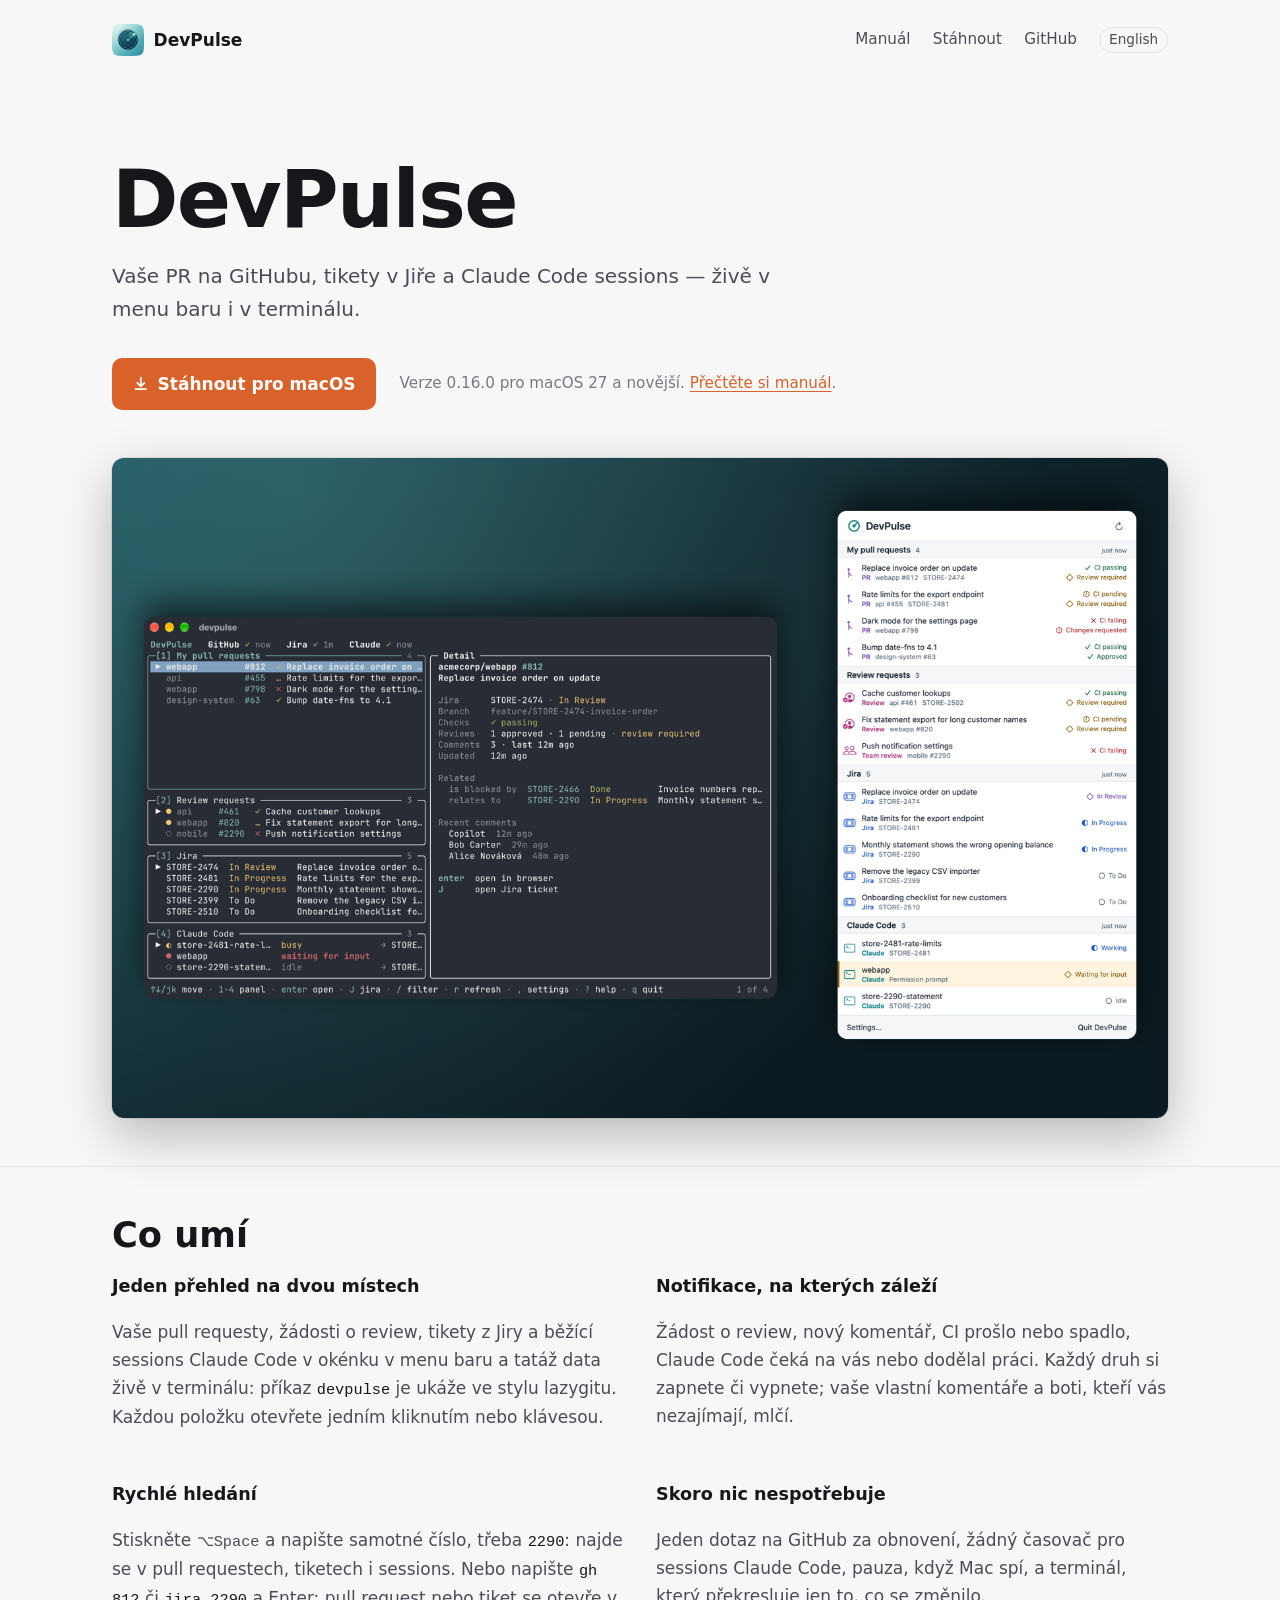
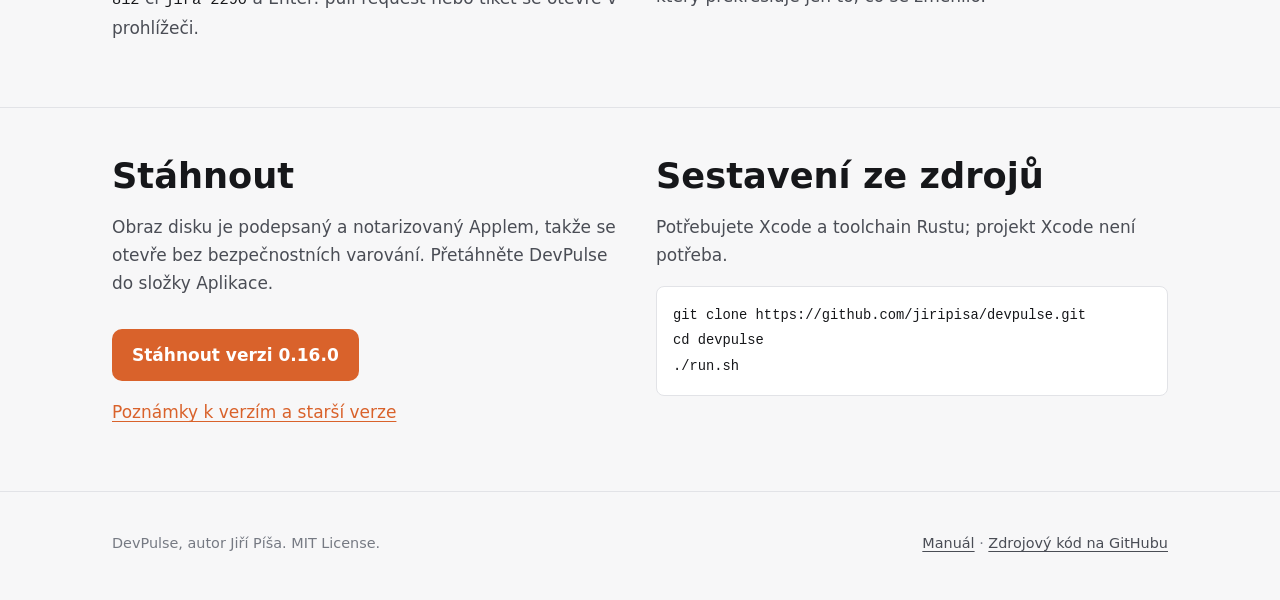
==== commit cfc0f642: "chore: merge release/v0.16.0 — v0.16.0 release" ====
--- a/docs/cs/index.html
+++ b/docs/cs/index.html
@@ -32,11 +32,11 @@
     <h1>DevPulse</h1>
     <p class="lede">Vaše PR na GitHubu, tikety v Jiře a Claude Code sessions — živě v menu baru i v terminálu.</p>
     <div class="actions">
-      <a class="button" href="https://github.com/jiripisa/devpulse/releases/download/v0.15.0/DevPulse-0.15.0.dmg">
+      <a class="button" href="https://github.com/jiripisa/devpulse/releases/download/v0.16.0/DevPulse-0.16.0.dmg">
         <svg viewBox="0 0 20 20" fill="none" stroke="currentColor" stroke-width="2" aria-hidden="true"><path d="M10 3v10m0 0-4-4m4 4 4-4M4 16h12" stroke-linecap="round" stroke-linejoin="round"/></svg>
         Stáhnout pro macOS
       </a>
-      <span class="meta">Verze 0.15.0 pro macOS 27 a novější. <a href="manual.html">Přečtěte si manuál</a>.</span>
+      <span class="meta">Verze 0.16.0 pro macOS 27 a novější. <a href="manual.html">Přečtěte si manuál</a>.</span>
     </div>
     <figure class="shot">
       <img src="../assets/hero.png" alt="Přehled devpulse v terminálu a okénko DevPulse z menu baru s ukázkovými pull requesty, tikety z Jiry a sessions Claude Code" width="1600" height="1000">
@@ -83,7 +83,7 @@
         <p>Obraz disku je podepsaný a notarizovaný Applem, takže se otevře bez
         bezpečnostních varování. Přetáhněte DevPulse do složky Aplikace.</p>
         <div class="actions">
-          <a class="button" href="https://github.com/jiripisa/devpulse/releases/download/v0.15.0/DevPulse-0.15.0.dmg">Stáhnout verzi 0.15.0</a>
+          <a class="button" href="https://github.com/jiripisa/devpulse/releases/download/v0.16.0/DevPulse-0.16.0.dmg">Stáhnout verzi 0.16.0</a>
         </div>
         <p><a href="https://github.com/jiripisa/devpulse/releases">Poznámky k verzím a starší verze</a></p>
       </div>
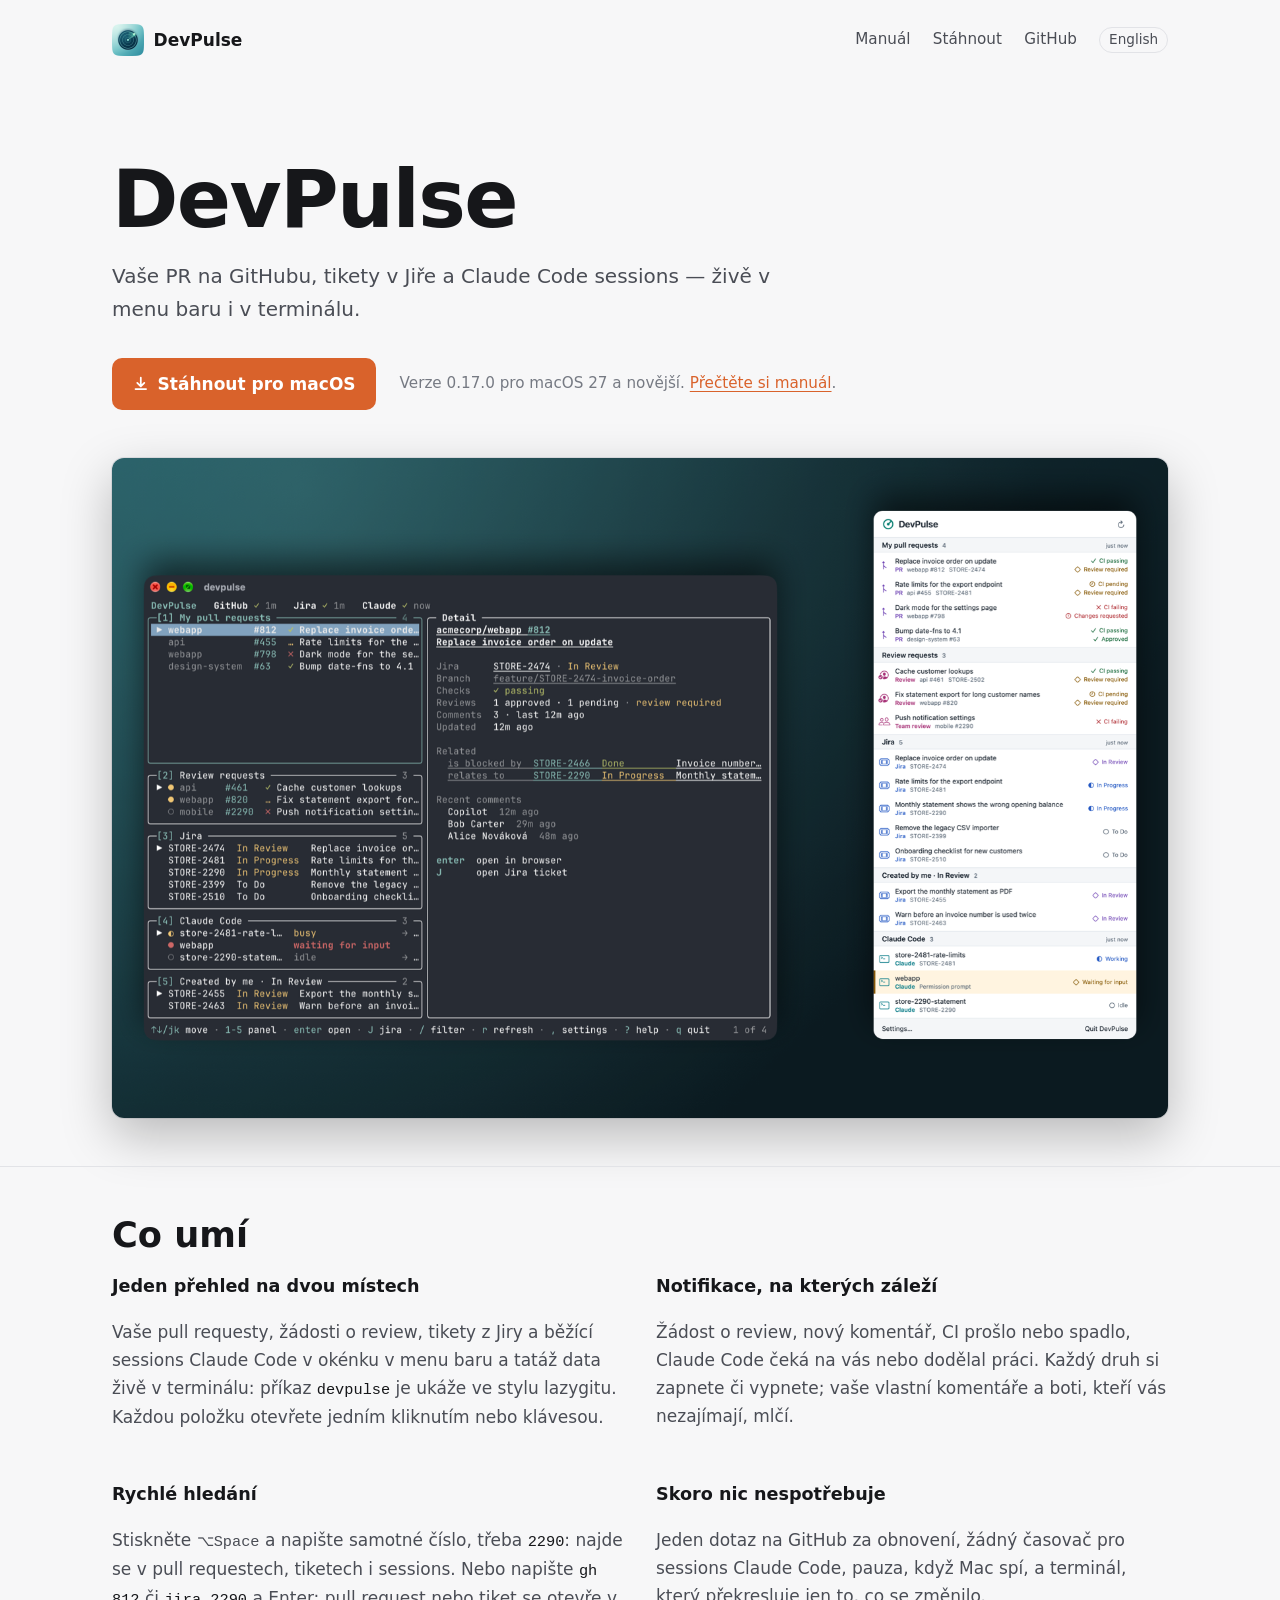
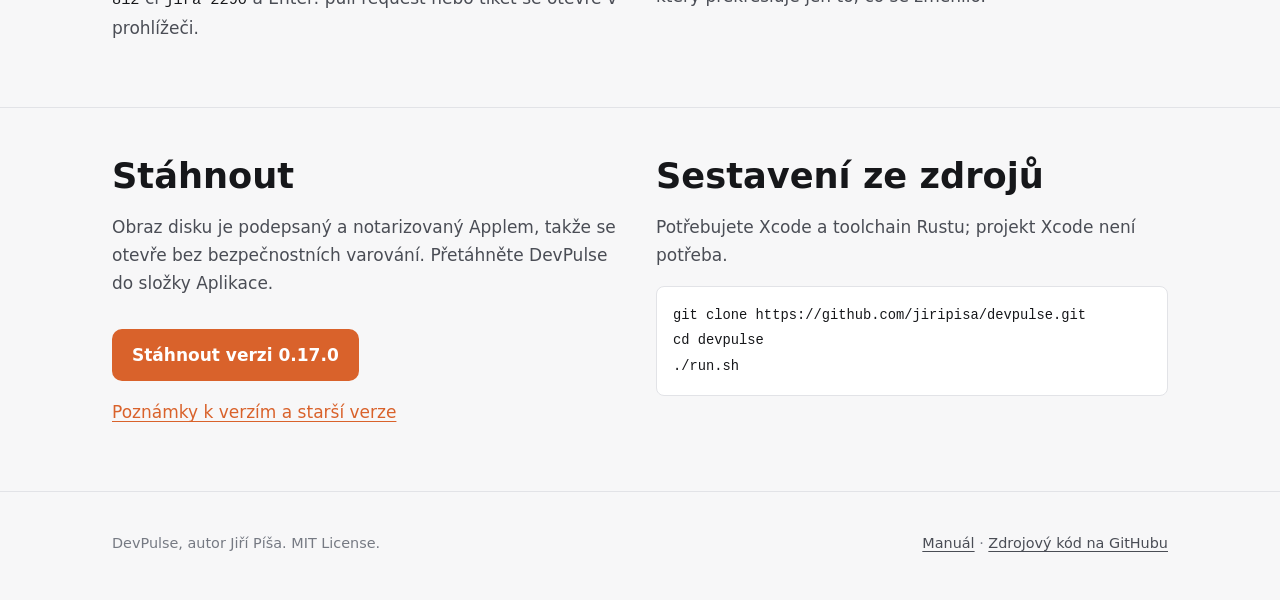
==== commit df596307: "chore: merge release/v0.17.0 — v0.17.0 release" ====
--- a/docs/cs/index.html
+++ b/docs/cs/index.html
@@ -32,11 +32,11 @@
     <h1>DevPulse</h1>
     <p class="lede">Vaše PR na GitHubu, tikety v Jiře a Claude Code sessions — živě v menu baru i v terminálu.</p>
     <div class="actions">
-      <a class="button" href="https://github.com/jiripisa/devpulse/releases/download/v0.16.0/DevPulse-0.16.0.dmg">
+      <a class="button" href="https://github.com/jiripisa/devpulse/releases/download/v0.17.0/DevPulse-0.17.0.dmg">
         <svg viewBox="0 0 20 20" fill="none" stroke="currentColor" stroke-width="2" aria-hidden="true"><path d="M10 3v10m0 0-4-4m4 4 4-4M4 16h12" stroke-linecap="round" stroke-linejoin="round"/></svg>
         Stáhnout pro macOS
       </a>
-      <span class="meta">Verze 0.16.0 pro macOS 27 a novější. <a href="manual.html">Přečtěte si manuál</a>.</span>
+      <span class="meta">Verze 0.17.0 pro macOS 27 a novější. <a href="manual.html">Přečtěte si manuál</a>.</span>
     </div>
     <figure class="shot">
       <img src="../assets/hero.png" alt="Přehled devpulse v terminálu a okénko DevPulse z menu baru s ukázkovými pull requesty, tikety z Jiry a sessions Claude Code" width="1600" height="1000">
@@ -83,7 +83,7 @@
         <p>Obraz disku je podepsaný a notarizovaný Applem, takže se otevře bez
         bezpečnostních varování. Přetáhněte DevPulse do složky Aplikace.</p>
         <div class="actions">
-          <a class="button" href="https://github.com/jiripisa/devpulse/releases/download/v0.16.0/DevPulse-0.16.0.dmg">Stáhnout verzi 0.16.0</a>
+          <a class="button" href="https://github.com/jiripisa/devpulse/releases/download/v0.17.0/DevPulse-0.17.0.dmg">Stáhnout verzi 0.17.0</a>
         </div>
         <p><a href="https://github.com/jiripisa/devpulse/releases">Poznámky k verzím a starší verze</a></p>
       </div>
